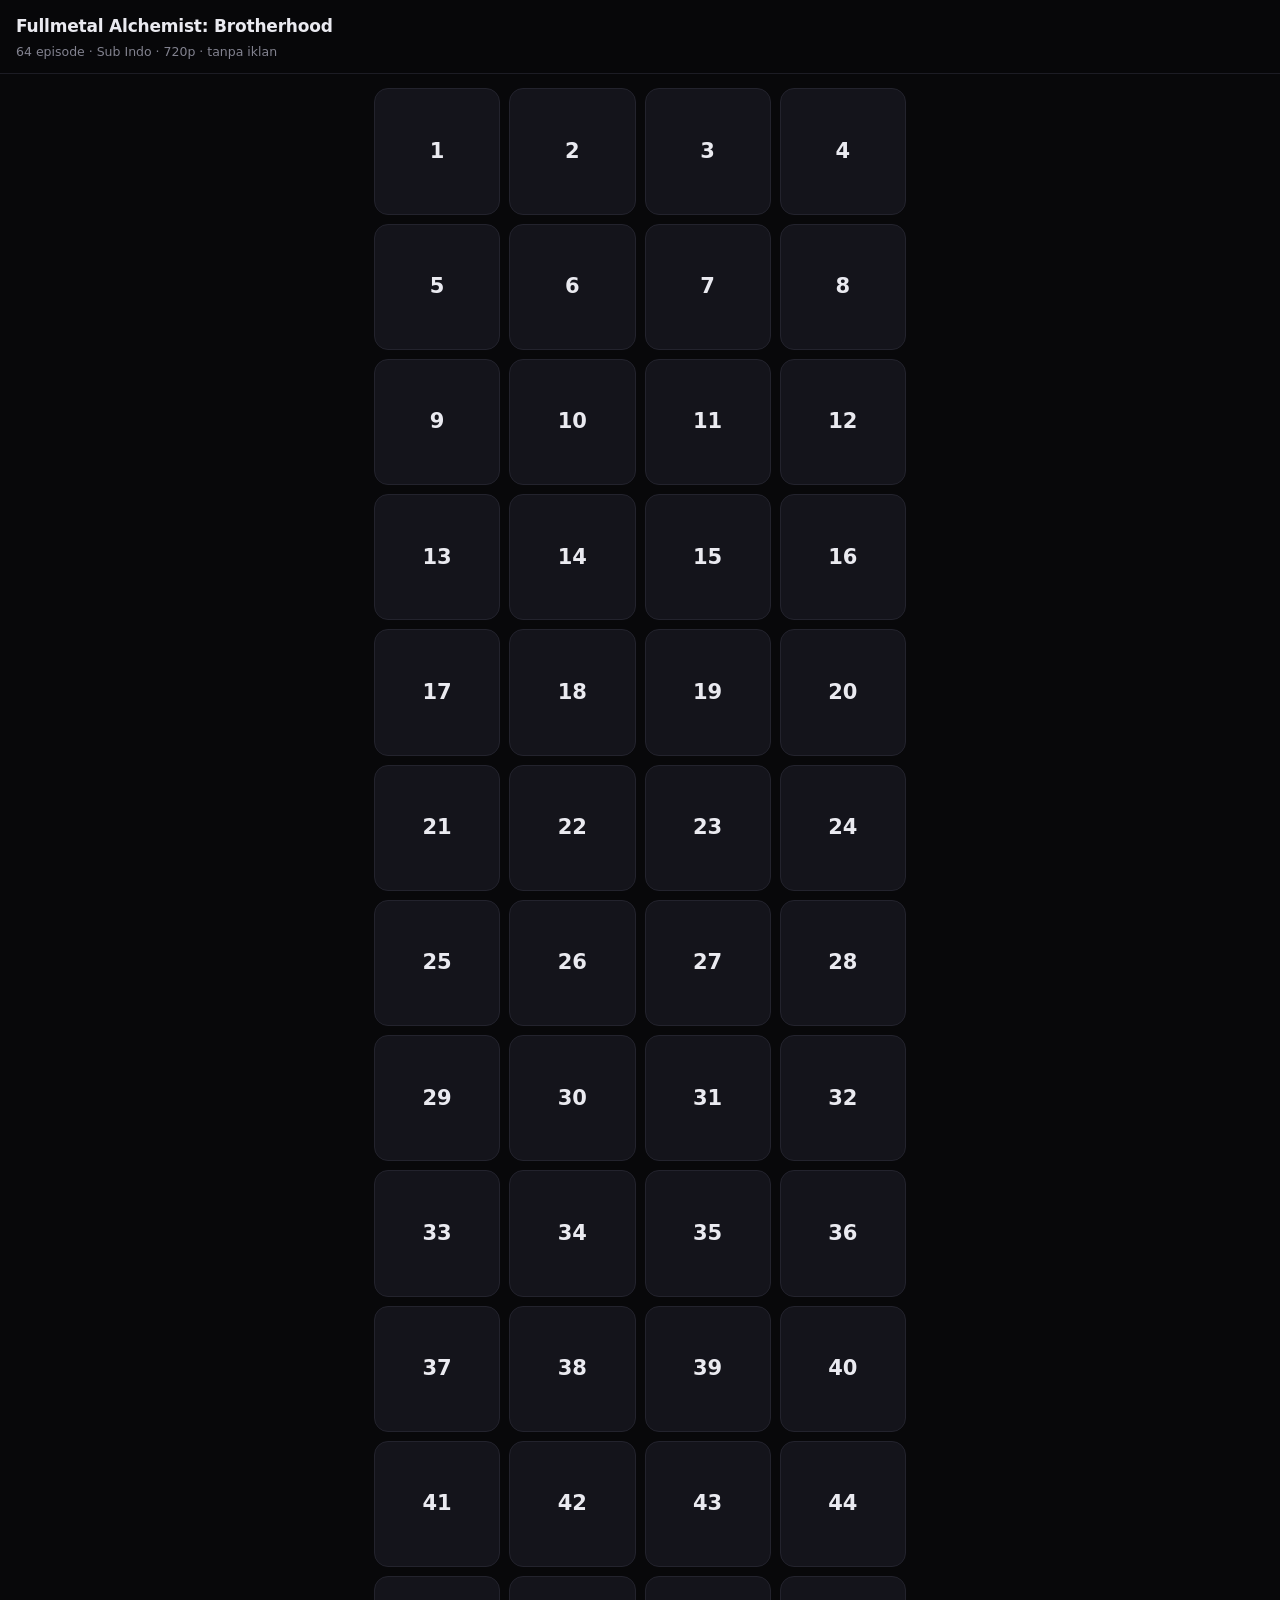
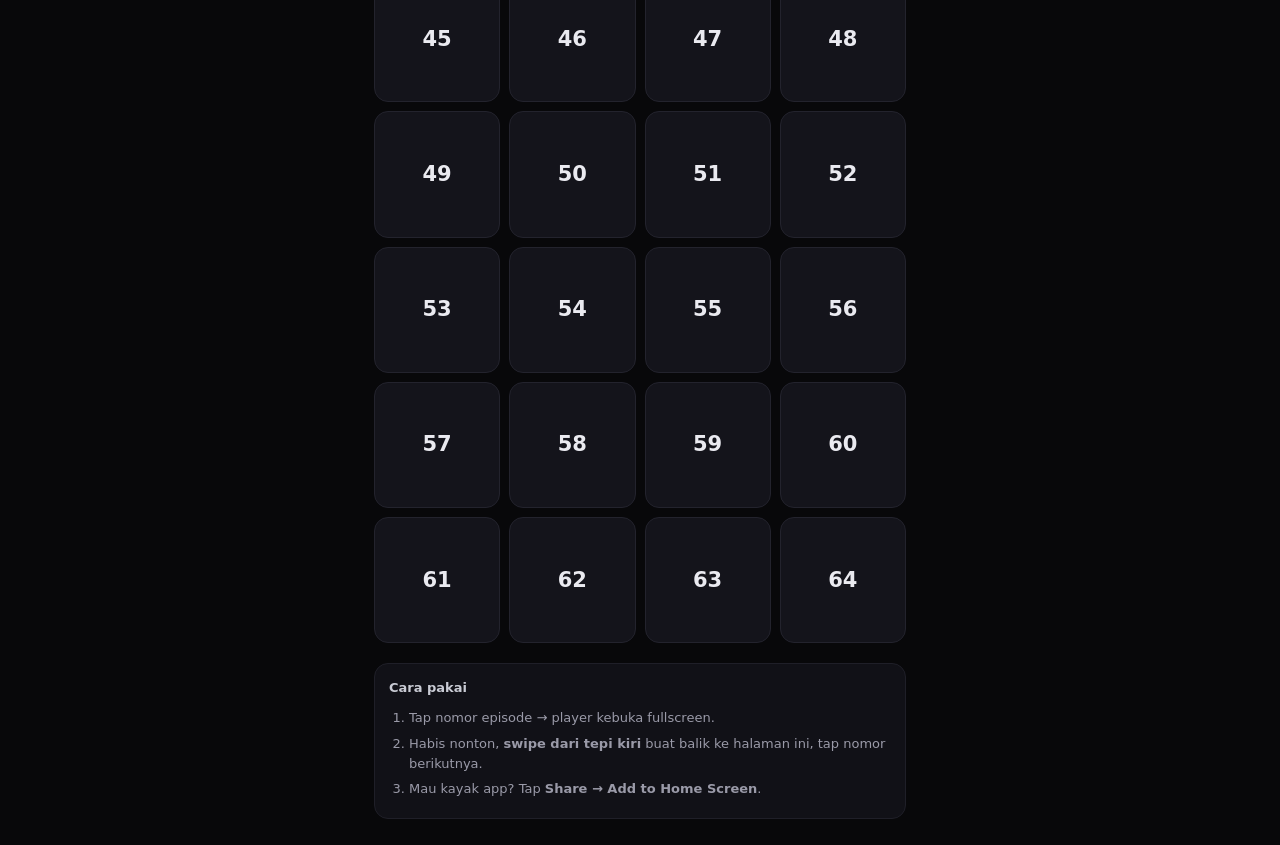
==== index.html @ fb5a85e5 "Player episode list" ====
<!doctype html>
<html lang="id">
<head>
<meta charset="utf-8">
<meta name="viewport" content="width=device-width,initial-scale=1,viewport-fit=cover">
<meta name="theme-color" content="#08080a">
<meta name="apple-mobile-web-app-capable" content="yes">
<meta name="apple-mobile-web-app-status-bar-style" content="black-translucent">
<title>FMA: Brotherhood — Sub Indo 720p</title>
<style>
  :root { color-scheme: dark; --accent:#7de3a0 }
  * { box-sizing:border-box; -webkit-tap-highlight-color:transparent }
  body { margin:0; padding:0 0 env(safe-area-inset-bottom);
         background:#08080a; color:#eaeaf0;
         font:16px/1.5 -apple-system,system-ui,"SF Pro Text",sans-serif }
  header { position:sticky; top:0; z-index:2; padding:calc(14px + env(safe-area-inset-top)) 16px 12px;
            background:rgba(8,8,10,.92); backdrop-filter:blur(12px);
            border-bottom:1px solid #1c1c24 }
  h1 { margin:0 0 3px; font-size:17px; font-weight:700; letter-spacing:-.2px }
  p.sub { margin:0; font-size:12.5px; color:#82828f }
  main { padding:14px 14px 26px; max-width:560px; margin:0 auto }
  .grid { display:grid; grid-template-columns:repeat(4,1fr); gap:9px }
  a.ep { display:flex; flex-direction:column; align-items:center; justify-content:center;
          aspect-ratio:1/1; text-decoration:none; border-radius:14px;
          background:#14141b; border:1px solid #23232d; color:#eaeaf0 }
  a.ep:active { background:#1e1e28; border-color:var(--accent); transform:scale(.96) }
  a.ep b { font-size:21px; font-weight:650; font-variant-numeric:tabular-nums; line-height:1 }
  a.ep span { display:none }
  .note { margin:20px 0 0; padding:14px; border-radius:14px; background:#111117;
           border:1px solid #1f1f28; font-size:13px; color:#9a9aa8; line-height:1.55 }
  .note a { color:var(--accent); text-decoration:none }
  ol.tips { margin:10px 0 0; padding-left:20px }
  ol.tips li { margin:5px 0 }
</style>
</head>
<body>
<header>
  <h1>Fullmetal Alchemist: Brotherhood</h1>
  <p class="sub">64 episode &middot; Sub Indo &middot; 720p &middot; tanpa iklan</p>
</header>
<main>
  <div class="grid">
    <a class="ep" href="https://nekoclouds.com/embed/01M1F60MRJA37YS2ME9RAAJ488" target="_blank" rel="noopener noreferrer"><b>1</b><span>01</span></a>
    <a class="ep" href="https://nekoclouds.com/embed/01M1F60MJ639CZ15S2D25Q8AY5" target="_blank" rel="noopener noreferrer"><b>2</b><span>02</span></a>
    <a class="ep" href="https://nekoclouds.com/embed/01M1F60MRQ29ZWFYFF0RAZFWF2" target="_blank" rel="noopener noreferrer"><b>3</b><span>03</span></a>
    <a class="ep" href="https://nekoclouds.com/embed/01M1F60MRP1QHA8V1NWXKQXJD2" target="_blank" rel="noopener noreferrer"><b>4</b><span>04</span></a>
    <a class="ep" href="https://nekoclouds.com/embed/01M1F60MRM03JENQY9KD16C77P" target="_blank" rel="noopener noreferrer"><b>5</b><span>05</span></a>
    <a class="ep" href="https://nekoclouds.com/embed/01M1F60MRNGT7CXRM0X4ZN9QW3" target="_blank" rel="noopener noreferrer"><b>6</b><span>06</span></a>
    <a class="ep" href="https://nekoclouds.com/embed/01M1F60MRNDD7X8D7R08ECB8VS" target="_blank" rel="noopener noreferrer"><b>7</b><span>07</span></a>
    <a class="ep" href="https://nekoclouds.com/embed/01M1F60MRSW5A0QVV1ZX3HFD10" target="_blank" rel="noopener noreferrer"><b>8</b><span>08</span></a>
    <a class="ep" href="https://nekoclouds.com/embed/01M1F60MSA0DCMZD039SPKHPDW" target="_blank" rel="noopener noreferrer"><b>9</b><span>09</span></a>
    <a class="ep" href="https://nekoclouds.com/embed/01M1F60MS83HJV8DTY5XPFNRSX" target="_blank" rel="noopener noreferrer"><b>10</b><span>10</span></a>
    <a class="ep" href="https://nekoclouds.com/embed/01M1F60MRSTXDDCP6VQZ5K4CFZ" target="_blank" rel="noopener noreferrer"><b>11</b><span>11</span></a>
    <a class="ep" href="https://nekoclouds.com/embed/01M1F60MRXGMN3PS9DQ3WTQ0XN" target="_blank" rel="noopener noreferrer"><b>12</b><span>12</span></a>
    <a class="ep" href="https://nekoclouds.com/embed/01M1F60MS7FZ4D35FJGKD4W1DP" target="_blank" rel="noopener noreferrer"><b>13</b><span>13</span></a>
    <a class="ep" href="https://nekoclouds.com/embed/01M1F60MRXAV65JMS9T3RYN8E3" target="_blank" rel="noopener noreferrer"><b>14</b><span>14</span></a>
    <a class="ep" href="https://nekoclouds.com/embed/01M1F60MS73Z75527RS6F5B467" target="_blank" rel="noopener noreferrer"><b>15</b><span>15</span></a>
    <a class="ep" href="https://nekoclouds.com/embed/01M1F60MS8GDMQJV0B8M10F7S7" target="_blank" rel="noopener noreferrer"><b>16</b><span>16</span></a>
    <a class="ep" href="https://nekoclouds.com/embed/01M1F60MRPH8JDBKCR1EV1S05H" target="_blank" rel="noopener noreferrer"><b>17</b><span>17</span></a>
    <a class="ep" href="https://nekoclouds.com/embed/01M1F60MTASQ616KAP8WQRB54Q" target="_blank" rel="noopener noreferrer"><b>18</b><span>18</span></a>
    <a class="ep" href="https://nekoclouds.com/embed/01M1F60MSX7MTQ4RQ9Q948EYCV" target="_blank" rel="noopener noreferrer"><b>19</b><span>19</span></a>
    <a class="ep" href="https://nekoclouds.com/embed/01M1F60MSAE70XMRPTFE02DYH9" target="_blank" rel="noopener noreferrer"><b>20</b><span>20</span></a>
    <a class="ep" href="https://nekoclouds.com/embed/01M1F60MRVBENYGTGMGC4BFSDZ" target="_blank" rel="noopener noreferrer"><b>21</b><span>21</span></a>
    <a class="ep" href="https://nekoclouds.com/embed/01M1F60MRWV20CV24SC5Q3R5HB" target="_blank" rel="noopener noreferrer"><b>22</b><span>22</span></a>
    <a class="ep" href="https://nekoclouds.com/embed/01M1F60MSBXGTH7RRVZ0GS6NJS" target="_blank" rel="noopener noreferrer"><b>23</b><span>23</span></a>
    <a class="ep" href="https://nekoclouds.com/embed/01M1F60MRWKW3TK04CZASEK6F1" target="_blank" rel="noopener noreferrer"><b>24</b><span>24</span></a>
    <a class="ep" href="https://nekoclouds.com/embed/01M1F60MSAQH0GXMC17CXMJN5S" target="_blank" rel="noopener noreferrer"><b>25</b><span>25</span></a>
    <a class="ep" href="https://nekoclouds.com/embed/01M1F60MSATDW4AF60RMBAK4QJ" target="_blank" rel="noopener noreferrer"><b>26</b><span>26</span></a>
    <a class="ep" href="https://nekoclouds.com/embed/01M1F60MSBBR3F5KEHF3ZGSD84" target="_blank" rel="noopener noreferrer"><b>27</b><span>27</span></a>
    <a class="ep" href="https://nekoclouds.com/embed/01M1F60MRVP0J91ANQ2BHP9JDT" target="_blank" rel="noopener noreferrer"><b>28</b><span>28</span></a>
    <a class="ep" href="https://nekoclouds.com/embed/01M1F60MSX6APEX32T5Q844BXS" target="_blank" rel="noopener noreferrer"><b>29</b><span>29</span></a>
    <a class="ep" href="https://nekoclouds.com/embed/01M1F60MRW3RJPGB6V0G69X9Z8" target="_blank" rel="noopener noreferrer"><b>30</b><span>30</span></a>
    <a class="ep" href="https://nekoclouds.com/embed/01M1F60MSXRQNA5QCEADYSEN2K" target="_blank" rel="noopener noreferrer"><b>31</b><span>31</span></a>
    <a class="ep" href="https://nekoclouds.com/embed/01M1F60MSBG5CH5DXB70WR2C9X" target="_blank" rel="noopener noreferrer"><b>32</b><span>32</span></a>
    <a class="ep" href="https://nekoclouds.com/embed/01M1F60MRT5411Y6G16VWGNMB2" target="_blank" rel="noopener noreferrer"><b>33</b><span>33</span></a>
    <a class="ep" href="https://nekoclouds.com/embed/01M1F60MS9NZGQX68TPT4EAVS0" target="_blank" rel="noopener noreferrer"><b>34</b><span>34</span></a>
    <a class="ep" href="https://nekoclouds.com/embed/01M1F60MSAMZVB08ZGRXS3X3J1" target="_blank" rel="noopener noreferrer"><b>35</b><span>35</span></a>
    <a class="ep" href="https://nekoclouds.com/embed/01M1F60MSBQ3KEWB53FP6VXS5X" target="_blank" rel="noopener noreferrer"><b>36</b><span>36</span></a>
    <a class="ep" href="https://nekoclouds.com/embed/01M1F60MSXQ7Y9DJMFT87XKHWD" target="_blank" rel="noopener noreferrer"><b>37</b><span>37</span></a>
    <a class="ep" href="https://nekoclouds.com/embed/01M1F60MSBEZEZANT3KNEA9Y0Q" target="_blank" rel="noopener noreferrer"><b>38</b><span>38</span></a>
    <a class="ep" href="https://nekoclouds.com/embed/01M1F60MRRPG63ESJ600MV6TPX" target="_blank" rel="noopener noreferrer"><b>39</b><span>39</span></a>
    <a class="ep" href="https://nekoclouds.com/embed/01M1F60MSBEAF6HCV712K5KBHR" target="_blank" rel="noopener noreferrer"><b>40</b><span>40</span></a>
    <a class="ep" href="https://nekoclouds.com/embed/01M1F60MS8HMFRRPCE6E68PVYK" target="_blank" rel="noopener noreferrer"><b>41</b><span>41</span></a>
    <a class="ep" href="https://nekoclouds.com/embed/01M1F60MS825KN3P7023VEVEZF" target="_blank" rel="noopener noreferrer"><b>42</b><span>42</span></a>
    <a class="ep" href="https://nekoclouds.com/embed/01M1F60MRVBRJTVQMN25VTHTT9" target="_blank" rel="noopener noreferrer"><b>43</b><span>43</span></a>
    <a class="ep" href="https://nekoclouds.com/embed/01M1F60MRR0BKW9WXD1AS2FZXS" target="_blank" rel="noopener noreferrer"><b>44</b><span>44</span></a>
    <a class="ep" href="https://nekoclouds.com/embed/01M1F60MRXXT9RYKWS5JM4NAE6" target="_blank" rel="noopener noreferrer"><b>45</b><span>45</span></a>
    <a class="ep" href="https://nekoclouds.com/embed/01M1F60MRWPB12D62552DBEP29" target="_blank" rel="noopener noreferrer"><b>46</b><span>46</span></a>
    <a class="ep" href="https://nekoclouds.com/embed/01M1F60MRTWN96M6AJTD5YSBP4" target="_blank" rel="noopener noreferrer"><b>47</b><span>47</span></a>
    <a class="ep" href="https://nekoclouds.com/embed/01M1F60MRR8594M477QJVKTCQ0" target="_blank" rel="noopener noreferrer"><b>48</b><span>48</span></a>
    <a class="ep" href="https://nekoclouds.com/embed/01M1F60MRG7K81YX3694WESKFE" target="_blank" rel="noopener noreferrer"><b>49</b><span>49</span></a>
    <a class="ep" href="https://nekoclouds.com/embed/01M1F60MSXRFN9WTGR5YY6ESX0" target="_blank" rel="noopener noreferrer"><b>50</b><span>50</span></a>
    <a class="ep" href="https://nekoclouds.com/embed/01M1F60MRR4KSJPAYTY5VP3VN6" target="_blank" rel="noopener noreferrer"><b>51</b><span>51</span></a>
    <a class="ep" href="https://nekoclouds.com/embed/01M1F60MRVJTTHVQ6QDJ28R1CR" target="_blank" rel="noopener noreferrer"><b>52</b><span>52</span></a>
    <a class="ep" href="https://nekoclouds.com/embed/01M1F60MRT64N5ZCGZ5TC713R3" target="_blank" rel="noopener noreferrer"><b>53</b><span>53</span></a>
    <a class="ep" href="https://nekoclouds.com/embed/01M1F60MRXGKR7N0VJDY335PB2" target="_blank" rel="noopener noreferrer"><b>54</b><span>54</span></a>
    <a class="ep" href="https://nekoclouds.com/embed/01M1F60MRVN4XBZG8EG0DKSSHP" target="_blank" rel="noopener noreferrer"><b>55</b><span>55</span></a>
    <a class="ep" href="https://nekoclouds.com/embed/01M1F60MSXA225539Y7FYPXAEP" target="_blank" rel="noopener noreferrer"><b>56</b><span>56</span></a>
    <a class="ep" href="https://nekoclouds.com/embed/01M1F60MSZDM4JZK4TMB73QYE3" target="_blank" rel="noopener noreferrer"><b>57</b><span>57</span></a>
    <a class="ep" href="https://nekoclouds.com/embed/01M1F60MSA9H5KWMRBBA6KAHZ6" target="_blank" rel="noopener noreferrer"><b>58</b><span>58</span></a>
    <a class="ep" href="https://nekoclouds.com/embed/01M1F60MRWAMZA1KGDZG36TZBC" target="_blank" rel="noopener noreferrer"><b>59</b><span>59</span></a>
    <a class="ep" href="https://nekoclouds.com/embed/01M1F60MRX8WKKC86YP24Y14YC" target="_blank" rel="noopener noreferrer"><b>60</b><span>60</span></a>
    <a class="ep" href="https://nekoclouds.com/embed/01M1F60MS7QGPMYSSGNSTR20M2" target="_blank" rel="noopener noreferrer"><b>61</b><span>61</span></a>
    <a class="ep" href="https://nekoclouds.com/embed/01M1F60MRX6QKMP9JX3D8G4ETW" target="_blank" rel="noopener noreferrer"><b>62</b><span>62</span></a>
    <a class="ep" href="https://nekoclouds.com/embed/01M1F60MRW2T7628TJCS6CAT64" target="_blank" rel="noopener noreferrer"><b>63</b><span>63</span></a>
    <a class="ep" href="https://nekoclouds.com/embed/01M1F60MSZG4M0SH4843Y58JM1" target="_blank" rel="noopener noreferrer"><b>64</b><span>64</span></a>
  </div>
  <div class="note">
    <b style="color:#c9cbd4">Cara pakai</b>
    <ol class="tips">
      <li>Tap nomor episode &rarr; player kebuka fullscreen.</li>
      <li>Habis nonton, <b>swipe dari tepi kiri</b> buat balik ke halaman ini, tap nomor berikutnya.</li>
      <li>Mau kayak app? Tap <b>Share &rarr; Add to Home Screen</b>.</li>
    </ol>
  </div>
</main>
</body>
</html>
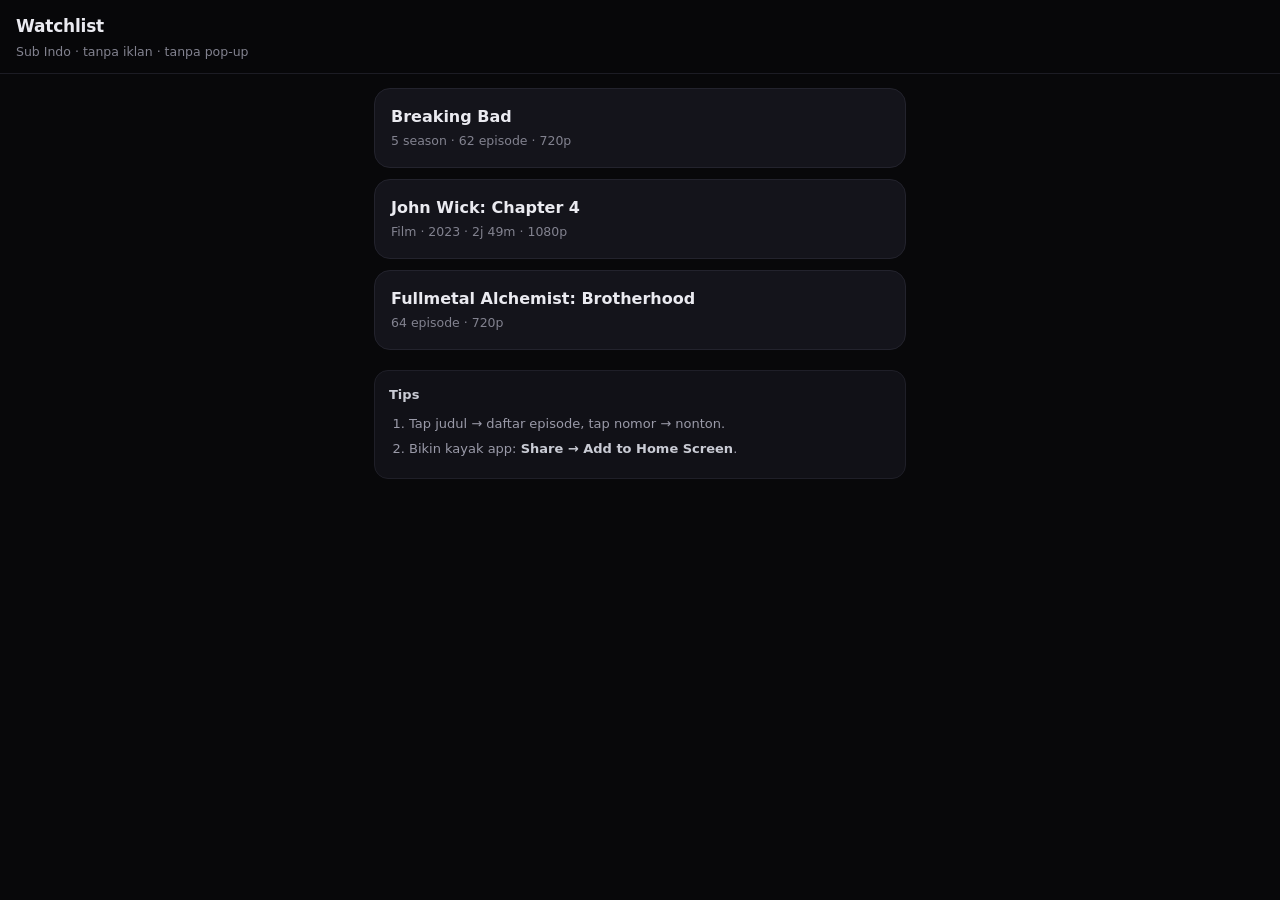
==== commit 1bf2bb24: "Hub + Breaking Bad + John Wick 4" ====
--- a/index.html
+++ b/index.html
@@ -6,111 +6,34 @@
 <meta name="theme-color" content="#08080a">
 <meta name="apple-mobile-web-app-capable" content="yes">
 <meta name="apple-mobile-web-app-status-bar-style" content="black-translucent">
-<title>FMA: Brotherhood — Sub Indo 720p</title>
-<style>
-  :root { color-scheme: dark; --accent:#7de3a0 }
-  * { box-sizing:border-box; -webkit-tap-highlight-color:transparent }
-  body { margin:0; padding:0 0 env(safe-area-inset-bottom);
-         background:#08080a; color:#eaeaf0;
-         font:16px/1.5 -apple-system,system-ui,"SF Pro Text",sans-serif }
-  header { position:sticky; top:0; z-index:2; padding:calc(14px + env(safe-area-inset-top)) 16px 12px;
-            background:rgba(8,8,10,.92); backdrop-filter:blur(12px);
-            border-bottom:1px solid #1c1c24 }
-  h1 { margin:0 0 3px; font-size:17px; font-weight:700; letter-spacing:-.2px }
-  p.sub { margin:0; font-size:12.5px; color:#82828f }
-  main { padding:14px 14px 26px; max-width:560px; margin:0 auto }
-  .grid { display:grid; grid-template-columns:repeat(4,1fr); gap:9px }
-  a.ep { display:flex; flex-direction:column; align-items:center; justify-content:center;
-          aspect-ratio:1/1; text-decoration:none; border-radius:14px;
-          background:#14141b; border:1px solid #23232d; color:#eaeaf0 }
-  a.ep:active { background:#1e1e28; border-color:var(--accent); transform:scale(.96) }
-  a.ep b { font-size:21px; font-weight:650; font-variant-numeric:tabular-nums; line-height:1 }
-  a.ep span { display:none }
-  .note { margin:20px 0 0; padding:14px; border-radius:14px; background:#111117;
-           border:1px solid #1f1f28; font-size:13px; color:#9a9aa8; line-height:1.55 }
-  .note a { color:var(--accent); text-decoration:none }
-  ol.tips { margin:10px 0 0; padding-left:20px }
-  ol.tips li { margin:5px 0 }
-</style>
+<title>Watchlist</title>
+<link rel="stylesheet" href="style.css">
 </head>
 <body>
 <header>
-  <h1>Fullmetal Alchemist: Brotherhood</h1>
-  <p class="sub">64 episode &middot; Sub Indo &middot; 720p &middot; tanpa iklan</p>
+  <h1>Watchlist</h1>
+  <p class="sub">Sub Indo &middot; tanpa iklan &middot; tanpa pop-up</p>
 </header>
 <main>
-  <div class="grid">
-    <a class="ep" href="https://nekoclouds.com/embed/01M1F60MRJA37YS2ME9RAAJ488" target="_blank" rel="noopener noreferrer"><b>1</b><span>01</span></a>
-    <a class="ep" href="https://nekoclouds.com/embed/01M1F60MJ639CZ15S2D25Q8AY5" target="_blank" rel="noopener noreferrer"><b>2</b><span>02</span></a>
-    <a class="ep" href="https://nekoclouds.com/embed/01M1F60MRQ29ZWFYFF0RAZFWF2" target="_blank" rel="noopener noreferrer"><b>3</b><span>03</span></a>
-    <a class="ep" href="https://nekoclouds.com/embed/01M1F60MRP1QHA8V1NWXKQXJD2" target="_blank" rel="noopener noreferrer"><b>4</b><span>04</span></a>
-    <a class="ep" href="https://nekoclouds.com/embed/01M1F60MRM03JENQY9KD16C77P" target="_blank" rel="noopener noreferrer"><b>5</b><span>05</span></a>
-    <a class="ep" href="https://nekoclouds.com/embed/01M1F60MRNGT7CXRM0X4ZN9QW3" target="_blank" rel="noopener noreferrer"><b>6</b><span>06</span></a>
-    <a class="ep" href="https://nekoclouds.com/embed/01M1F60MRNDD7X8D7R08ECB8VS" target="_blank" rel="noopener noreferrer"><b>7</b><span>07</span></a>
-    <a class="ep" href="https://nekoclouds.com/embed/01M1F60MRSW5A0QVV1ZX3HFD10" target="_blank" rel="noopener noreferrer"><b>8</b><span>08</span></a>
-    <a class="ep" href="https://nekoclouds.com/embed/01M1F60MSA0DCMZD039SPKHPDW" target="_blank" rel="noopener noreferrer"><b>9</b><span>09</span></a>
-    <a class="ep" href="https://nekoclouds.com/embed/01M1F60MS83HJV8DTY5XPFNRSX" target="_blank" rel="noopener noreferrer"><b>10</b><span>10</span></a>
-    <a class="ep" href="https://nekoclouds.com/embed/01M1F60MRSTXDDCP6VQZ5K4CFZ" target="_blank" rel="noopener noreferrer"><b>11</b><span>11</span></a>
-    <a class="ep" href="https://nekoclouds.com/embed/01M1F60MRXGMN3PS9DQ3WTQ0XN" target="_blank" rel="noopener noreferrer"><b>12</b><span>12</span></a>
-    <a class="ep" href="https://nekoclouds.com/embed/01M1F60MS7FZ4D35FJGKD4W1DP" target="_blank" rel="noopener noreferrer"><b>13</b><span>13</span></a>
-    <a class="ep" href="https://nekoclouds.com/embed/01M1F60MRXAV65JMS9T3RYN8E3" target="_blank" rel="noopener noreferrer"><b>14</b><span>14</span></a>
-    <a class="ep" href="https://nekoclouds.com/embed/01M1F60MS73Z75527RS6F5B467" target="_blank" rel="noopener noreferrer"><b>15</b><span>15</span></a>
-    <a class="ep" href="https://nekoclouds.com/embed/01M1F60MS8GDMQJV0B8M10F7S7" target="_blank" rel="noopener noreferrer"><b>16</b><span>16</span></a>
-    <a class="ep" href="https://nekoclouds.com/embed/01M1F60MRPH8JDBKCR1EV1S05H" target="_blank" rel="noopener noreferrer"><b>17</b><span>17</span></a>
-    <a class="ep" href="https://nekoclouds.com/embed/01M1F60MTASQ616KAP8WQRB54Q" target="_blank" rel="noopener noreferrer"><b>18</b><span>18</span></a>
-    <a class="ep" href="https://nekoclouds.com/embed/01M1F60MSX7MTQ4RQ9Q948EYCV" target="_blank" rel="noopener noreferrer"><b>19</b><span>19</span></a>
-    <a class="ep" href="https://nekoclouds.com/embed/01M1F60MSAE70XMRPTFE02DYH9" target="_blank" rel="noopener noreferrer"><b>20</b><span>20</span></a>
-    <a class="ep" href="https://nekoclouds.com/embed/01M1F60MRVBENYGTGMGC4BFSDZ" target="_blank" rel="noopener noreferrer"><b>21</b><span>21</span></a>
-    <a class="ep" href="https://nekoclouds.com/embed/01M1F60MRWV20CV24SC5Q3R5HB" target="_blank" rel="noopener noreferrer"><b>22</b><span>22</span></a>
-    <a class="ep" href="https://nekoclouds.com/embed/01M1F60MSBXGTH7RRVZ0GS6NJS" target="_blank" rel="noopener noreferrer"><b>23</b><span>23</span></a>
-    <a class="ep" href="https://nekoclouds.com/embed/01M1F60MRWKW3TK04CZASEK6F1" target="_blank" rel="noopener noreferrer"><b>24</b><span>24</span></a>
-    <a class="ep" href="https://nekoclouds.com/embed/01M1F60MSAQH0GXMC17CXMJN5S" target="_blank" rel="noopener noreferrer"><b>25</b><span>25</span></a>
-    <a class="ep" href="https://nekoclouds.com/embed/01M1F60MSATDW4AF60RMBAK4QJ" target="_blank" rel="noopener noreferrer"><b>26</b><span>26</span></a>
-    <a class="ep" href="https://nekoclouds.com/embed/01M1F60MSBBR3F5KEHF3ZGSD84" target="_blank" rel="noopener noreferrer"><b>27</b><span>27</span></a>
-    <a class="ep" href="https://nekoclouds.com/embed/01M1F60MRVP0J91ANQ2BHP9JDT" target="_blank" rel="noopener noreferrer"><b>28</b><span>28</span></a>
-    <a class="ep" href="https://nekoclouds.com/embed/01M1F60MSX6APEX32T5Q844BXS" target="_blank" rel="noopener noreferrer"><b>29</b><span>29</span></a>
-    <a class="ep" href="https://nekoclouds.com/embed/01M1F60MRW3RJPGB6V0G69X9Z8" target="_blank" rel="noopener noreferrer"><b>30</b><span>30</span></a>
-    <a class="ep" href="https://nekoclouds.com/embed/01M1F60MSXRQNA5QCEADYSEN2K" target="_blank" rel="noopener noreferrer"><b>31</b><span>31</span></a>
-    <a class="ep" href="https://nekoclouds.com/embed/01M1F60MSBG5CH5DXB70WR2C9X" target="_blank" rel="noopener noreferrer"><b>32</b><span>32</span></a>
-    <a class="ep" href="https://nekoclouds.com/embed/01M1F60MRT5411Y6G16VWGNMB2" target="_blank" rel="noopener noreferrer"><b>33</b><span>33</span></a>
-    <a class="ep" href="https://nekoclouds.com/embed/01M1F60MS9NZGQX68TPT4EAVS0" target="_blank" rel="noopener noreferrer"><b>34</b><span>34</span></a>
-    <a class="ep" href="https://nekoclouds.com/embed/01M1F60MSAMZVB08ZGRXS3X3J1" target="_blank" rel="noopener noreferrer"><b>35</b><span>35</span></a>
-    <a class="ep" href="https://nekoclouds.com/embed/01M1F60MSBQ3KEWB53FP6VXS5X" target="_blank" rel="noopener noreferrer"><b>36</b><span>36</span></a>
-    <a class="ep" href="https://nekoclouds.com/embed/01M1F60MSXQ7Y9DJMFT87XKHWD" target="_blank" rel="noopener noreferrer"><b>37</b><span>37</span></a>
-    <a class="ep" href="https://nekoclouds.com/embed/01M1F60MSBEZEZANT3KNEA9Y0Q" target="_blank" rel="noopener noreferrer"><b>38</b><span>38</span></a>
-    <a class="ep" href="https://nekoclouds.com/embed/01M1F60MRRPG63ESJ600MV6TPX" target="_blank" rel="noopener noreferrer"><b>39</b><span>39</span></a>
-    <a class="ep" href="https://nekoclouds.com/embed/01M1F60MSBEAF6HCV712K5KBHR" target="_blank" rel="noopener noreferrer"><b>40</b><span>40</span></a>
-    <a class="ep" href="https://nekoclouds.com/embed/01M1F60MS8HMFRRPCE6E68PVYK" target="_blank" rel="noopener noreferrer"><b>41</b><span>41</span></a>
-    <a class="ep" href="https://nekoclouds.com/embed/01M1F60MS825KN3P7023VEVEZF" target="_blank" rel="noopener noreferrer"><b>42</b><span>42</span></a>
-    <a class="ep" href="https://nekoclouds.com/embed/01M1F60MRVBRJTVQMN25VTHTT9" target="_blank" rel="noopener noreferrer"><b>43</b><span>43</span></a>
-    <a class="ep" href="https://nekoclouds.com/embed/01M1F60MRR0BKW9WXD1AS2FZXS" target="_blank" rel="noopener noreferrer"><b>44</b><span>44</span></a>
-    <a class="ep" href="https://nekoclouds.com/embed/01M1F60MRXXT9RYKWS5JM4NAE6" target="_blank" rel="noopener noreferrer"><b>45</b><span>45</span></a>
-    <a class="ep" href="https://nekoclouds.com/embed/01M1F60MRWPB12D62552DBEP29" target="_blank" rel="noopener noreferrer"><b>46</b><span>46</span></a>
-    <a class="ep" href="https://nekoclouds.com/embed/01M1F60MRTWN96M6AJTD5YSBP4" target="_blank" rel="noopener noreferrer"><b>47</b><span>47</span></a>
-    <a class="ep" href="https://nekoclouds.com/embed/01M1F60MRR8594M477QJVKTCQ0" target="_blank" rel="noopener noreferrer"><b>48</b><span>48</span></a>
-    <a class="ep" href="https://nekoclouds.com/embed/01M1F60MRG7K81YX3694WESKFE" target="_blank" rel="noopener noreferrer"><b>49</b><span>49</span></a>
-    <a class="ep" href="https://nekoclouds.com/embed/01M1F60MSXRFN9WTGR5YY6ESX0" target="_blank" rel="noopener noreferrer"><b>50</b><span>50</span></a>
-    <a class="ep" href="https://nekoclouds.com/embed/01M1F60MRR4KSJPAYTY5VP3VN6" target="_blank" rel="noopener noreferrer"><b>51</b><span>51</span></a>
-    <a class="ep" href="https://nekoclouds.com/embed/01M1F60MRVJTTHVQ6QDJ28R1CR" target="_blank" rel="noopener noreferrer"><b>52</b><span>52</span></a>
-    <a class="ep" href="https://nekoclouds.com/embed/01M1F60MRT64N5ZCGZ5TC713R3" target="_blank" rel="noopener noreferrer"><b>53</b><span>53</span></a>
-    <a class="ep" href="https://nekoclouds.com/embed/01M1F60MRXGKR7N0VJDY335PB2" target="_blank" rel="noopener noreferrer"><b>54</b><span>54</span></a>
-    <a class="ep" href="https://nekoclouds.com/embed/01M1F60MRVN4XBZG8EG0DKSSHP" target="_blank" rel="noopener noreferrer"><b>55</b><span>55</span></a>
-    <a class="ep" href="https://nekoclouds.com/embed/01M1F60MSXA225539Y7FYPXAEP" target="_blank" rel="noopener noreferrer"><b>56</b><span>56</span></a>
-    <a class="ep" href="https://nekoclouds.com/embed/01M1F60MSZDM4JZK4TMB73QYE3" target="_blank" rel="noopener noreferrer"><b>57</b><span>57</span></a>
-    <a class="ep" href="https://nekoclouds.com/embed/01M1F60MSA9H5KWMRBBA6KAHZ6" target="_blank" rel="noopener noreferrer"><b>58</b><span>58</span></a>
-    <a class="ep" href="https://nekoclouds.com/embed/01M1F60MRWAMZA1KGDZG36TZBC" target="_blank" rel="noopener noreferrer"><b>59</b><span>59</span></a>
-    <a class="ep" href="https://nekoclouds.com/embed/01M1F60MRX8WKKC86YP24Y14YC" target="_blank" rel="noopener noreferrer"><b>60</b><span>60</span></a>
-    <a class="ep" href="https://nekoclouds.com/embed/01M1F60MS7QGPMYSSGNSTR20M2" target="_blank" rel="noopener noreferrer"><b>61</b><span>61</span></a>
-    <a class="ep" href="https://nekoclouds.com/embed/01M1F60MRX6QKMP9JX3D8G4ETW" target="_blank" rel="noopener noreferrer"><b>62</b><span>62</span></a>
-    <a class="ep" href="https://nekoclouds.com/embed/01M1F60MRW2T7628TJCS6CAT64" target="_blank" rel="noopener noreferrer"><b>63</b><span>63</span></a>
-    <a class="ep" href="https://nekoclouds.com/embed/01M1F60MSZG4M0SH4843Y58JM1" target="_blank" rel="noopener noreferrer"><b>64</b><span>64</span></a>
+  <div class="cards">
+    <a href="breaking-bad.html">
+      <strong>Breaking Bad</strong>
+      <span>5 season &middot; 62 episode &middot; 720p</span>
+    </a>
+    <a href="john-wick-4.html">
+      <strong>John Wick: Chapter 4</strong>
+      <span>Film &middot; 2023 &middot; 2j 49m &middot; 1080p</span>
+    </a>
+    <a href="fullmetal-alchemist-brotherhood.html">
+      <strong>Fullmetal Alchemist: Brotherhood</strong>
+      <span>64 episode &middot; 720p</span>
+    </a>
   </div>
   <div class="note">
-    <b style="color:#c9cbd4">Cara pakai</b>
+    <b>Tips</b>
     <ol class="tips">
-      <li>Tap nomor episode &rarr; player kebuka fullscreen.</li>
-      <li>Habis nonton, <b>swipe dari tepi kiri</b> buat balik ke halaman ini, tap nomor berikutnya.</li>
-      <li>Mau kayak app? Tap <b>Share &rarr; Add to Home Screen</b>.</li>
+      <li>Tap judul &rarr; daftar episode, tap nomor &rarr; nonton.</li>
+      <li>Bikin kayak app: <b>Share &rarr; Add to Home Screen</b>.</li>
     </ol>
   </div>
 </main>
--- a/style.css
+++ b/style.css
@@ -0,0 +1,37 @@
+/* watchlist — shared mobile styles */
+:root{color-scheme:dark;--accent:#7de3a0;--bg:#08080a;--card:#14141b;--line:#23232d;--dim:#82828f}
+*{box-sizing:border-box;-webkit-tap-highlight-color:transparent}
+body{margin:0;padding:0 0 env(safe-area-inset-bottom);background:var(--bg);color:#eaeaf0;
+     font:16px/1.5 -apple-system,system-ui,"SF Pro Text",sans-serif}
+header{position:sticky;top:0;z-index:2;padding:calc(14px + env(safe-area-inset-top)) 16px 12px;
+       background:rgba(8,8,10,.93);backdrop-filter:blur(12px);border-bottom:1px solid #1c1c24}
+h1{margin:0 0 3px;font-size:17px;font-weight:700;letter-spacing:-.2px}
+p.sub{margin:0;font-size:12.5px;color:var(--dim)}
+main{padding:14px 14px 26px;max-width:560px;margin:0 auto}
+.tabs{display:flex;gap:7px;overflow-x:auto;padding:0 0 12px;scrollbar-width:none}
+.tabs::-webkit-scrollbar{display:none}
+.tabs button{flex:0 0 auto;background:var(--card);color:#c9cbd4;border:1px solid var(--line);
+             border-radius:99px;padding:7px 15px;font:inherit;font-size:14px;cursor:pointer}
+.tabs button[aria-pressed=true]{background:#1c3328;border-color:#2f6b4a;color:#a9f0c6}
+.grid{display:grid;grid-template-columns:repeat(4,1fr);gap:9px}
+a.ep{display:flex;align-items:center;justify-content:center;aspect-ratio:1/1;text-decoration:none;
+     border-radius:14px;background:var(--card);border:1px solid var(--line);color:#eaeaf0;
+     font-size:21px;font-weight:650;font-variant-numeric:tabular-nums}
+a.ep:active{background:#1e1e28;border-color:var(--accent);transform:scale(.96)}
+a.ep.seen{border-color:#2f6b4a}
+a.ep.last{background:#1c3328;border-color:var(--accent);color:#a9f0c6}
+a.hero{display:block;text-align:center;text-decoration:none;border-radius:16px;padding:26px 16px;
+       background:var(--card);border:1px solid var(--line);color:#eaeaf0;font-size:19px;font-weight:650}
+a.hero:active{background:#1e1e28;border-color:var(--accent);transform:scale(.98)}
+a.hero small{display:block;margin-top:5px;font-size:12.5px;font-weight:400;color:var(--dim)}
+.note{margin:20px 0 0;padding:14px;border-radius:14px;background:#111117;border:1px solid #1f1f28;
+      font-size:13px;color:#9a9aa8;line-height:1.55}
+.note b{color:#c9cbd4}
+ol.tips{margin:9px 0 0;padding-left:20px}
+ol.tips li{margin:5px 0}
+.cards{display:grid;gap:11px}
+.cards a{display:block;text-decoration:none;padding:16px;border-radius:16px;background:var(--card);
+         border:1px solid var(--line);color:#eaeaf0}
+.cards a:active{background:#1e1e28;border-color:var(--accent)}
+.cards strong{display:block;font-size:16px;font-weight:650}
+.cards span{display:block;margin-top:3px;font-size:12.5px;color:var(--dim)}
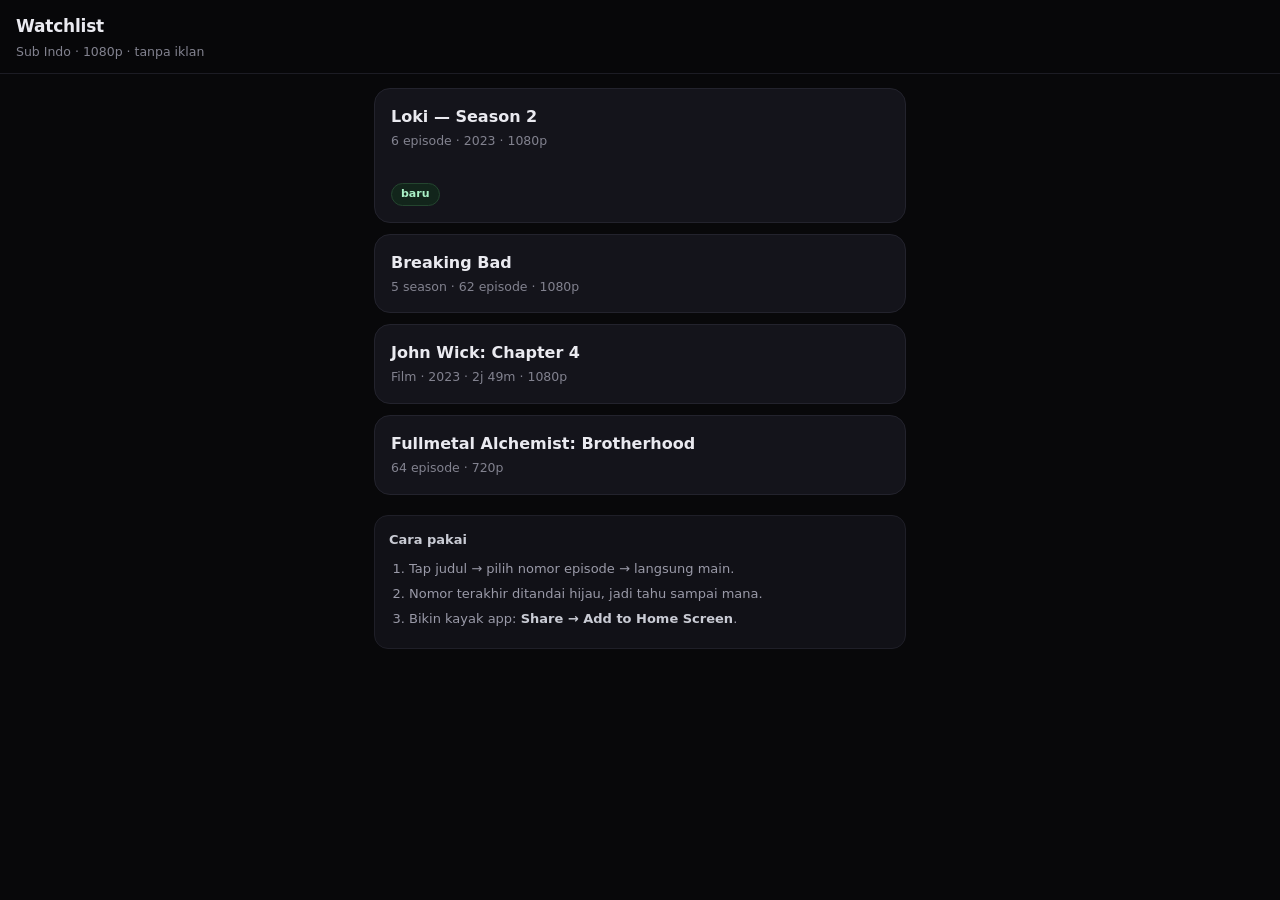
==== commit 4ac55b05: "Ad-free player: direct HLS, no wrapper page" ====
--- a/index.html
+++ b/index.html
@@ -9,18 +9,23 @@
 <title>Watchlist</title>
 <link rel="stylesheet" href="style.css">
 </head>
-<body>
+<body class="page">
 <header>
   <h1>Watchlist</h1>
-  <p class="sub">Sub Indo &middot; tanpa iklan &middot; tanpa pop-up</p>
+  <p class="sub">Sub Indo &middot; 1080p &middot; tanpa iklan</p>
 </header>
 <main>
   <div class="cards">
-    <a href="breaking-bad.html">
+    <a href="watch.html?show=loki&amp;s=2&amp;e=1">
+      <strong>Loki — Season 2</strong>
+      <span>6 episode &middot; 2023 &middot; 1080p</span><br>
+      <em>baru</em>
+    </a>
+    <a href="watch.html?show=breaking-bad&amp;s=1&amp;e=1">
       <strong>Breaking Bad</strong>
-      <span>5 season &middot; 62 episode &middot; 720p</span>
+      <span>5 season &middot; 62 episode &middot; 1080p</span>
     </a>
-    <a href="john-wick-4.html">
+    <a href="watch.html?show=john-wick-4">
       <strong>John Wick: Chapter 4</strong>
       <span>Film &middot; 2023 &middot; 2j 49m &middot; 1080p</span>
     </a>
@@ -30,9 +35,10 @@
     </a>
   </div>
   <div class="note">
-    <b>Tips</b>
+    <b>Cara pakai</b>
     <ol class="tips">
-      <li>Tap judul &rarr; daftar episode, tap nomor &rarr; nonton.</li>
+      <li>Tap judul &rarr; pilih nomor episode &rarr; langsung main.</li>
+      <li>Nomor terakhir ditandai hijau, jadi tahu sampai mana.</li>
       <li>Bikin kayak app: <b>Share &rarr; Add to Home Screen</b>.</li>
     </ol>
   </div>
--- a/style.css
+++ b/style.css
@@ -1,8 +1,9 @@
 /* watchlist — shared mobile styles */
 :root{color-scheme:dark;--accent:#7de3a0;--bg:#08080a;--card:#14141b;--line:#23232d;--dim:#82828f}
 *{box-sizing:border-box;-webkit-tap-highlight-color:transparent}
-body{margin:0;padding:0 0 env(safe-area-inset-bottom);background:var(--bg);color:#eaeaf0;
-     font:16px/1.5 -apple-system,system-ui,"SF Pro Text",sans-serif}
+html,body{height:100%}
+body{margin:0;background:var(--bg);color:#eaeaf0;font:16px/1.5 -apple-system,system-ui,"SF Pro Text",sans-serif}
+body.page{padding:0 0 env(safe-area-inset-bottom)}
 header{position:sticky;top:0;z-index:2;padding:calc(14px + env(safe-area-inset-top)) 16px 12px;
        background:rgba(8,8,10,.93);backdrop-filter:blur(12px);border-bottom:1px solid #1c1c24}
 h1{margin:0 0 3px;font-size:17px;font-weight:700;letter-spacing:-.2px}
@@ -16,14 +17,13 @@
 .grid{display:grid;grid-template-columns:repeat(4,1fr);gap:9px}
 a.ep{display:flex;align-items:center;justify-content:center;aspect-ratio:1/1;text-decoration:none;
      border-radius:14px;background:var(--card);border:1px solid var(--line);color:#eaeaf0;
-     font-size:21px;font-weight:650;font-variant-numeric:tabular-nums}
+     font-size:21px;font-weight:650;font-variant-numeric:tabular-nums;cursor:pointer}
 a.ep:active{background:#1e1e28;border-color:var(--accent);transform:scale(.96)}
 a.ep.seen{border-color:#2f6b4a}
 a.ep.last{background:#1c3328;border-color:var(--accent);color:#a9f0c6}
 a.hero{display:block;text-align:center;text-decoration:none;border-radius:16px;padding:26px 16px;
-       background:var(--card);border:1px solid var(--line);color:#eaeaf0;font-size:19px;font-weight:650}
+       background:var(--card);border:1px solid var(--line);color:#eaeaf0;font-size:19px;font-weight:650;cursor:pointer}
 a.hero:active{background:#1e1e28;border-color:var(--accent);transform:scale(.98)}
-a.hero small{display:block;margin-top:5px;font-size:12.5px;font-weight:400;color:var(--dim)}
 .note{margin:20px 0 0;padding:14px;border-radius:14px;background:#111117;border:1px solid #1f1f28;
       font-size:13px;color:#9a9aa8;line-height:1.55}
 .note b{color:#c9cbd4}
@@ -35,3 +35,31 @@
 .cards a:active{background:#1e1e28;border-color:var(--accent)}
 .cards strong{display:block;font-size:16px;font-weight:650}
 .cards span{display:block;margin-top:3px;font-size:12.5px;color:var(--dim)}
+.cards em{display:inline-block;margin-top:8px;font-style:normal;font-size:11px;font-weight:600;
+          color:#a9f0c6;background:#12251b;border:1px solid #24452f;border-radius:99px;padding:2px 9px}
+
+/* ---- watch page ---- */
+body.watch{display:flex;flex-direction:column;height:100%}
+.topbar{flex:0 0 auto;display:flex;gap:8px;align-items:center;flex-wrap:wrap;
+        padding:calc(9px + env(safe-area-inset-top)) 12px 9px;background:#131319;border-bottom:1px solid #23232d}
+.topbar h1{font-size:14px;margin:0;white-space:nowrap;font-weight:600}
+select,button.btn{background:#20202a;color:#eaeaf0;border:1px solid #34343f;font:inherit;font-size:14px;
+                  border-radius:9px;padding:6px 10px;cursor:pointer}
+button.btn{min-width:38px}
+.badge{font-size:11.5px;color:#7de3a0;background:#0d1a13;border:1px solid #1e3a2a;border-radius:99px;padding:4px 10px;white-space:nowrap}
+.spacer{margin-left:auto}
+.stage{flex:1 1 auto;position:relative;background:#000;min-height:0;display:flex;align-items:center;justify-content:center}
+video{width:100%;height:100%;display:block;background:#000}
+.ovl{position:absolute;inset:0;display:flex;flex-direction:column;align-items:center;justify-content:center;
+     gap:12px;background:#000c;text-align:center;padding:24px;font-size:14px;color:#c9cbd4}
+.ovl.hide{display:none}
+.spin{width:26px;height:26px;border:3px solid #33333f;border-top-color:var(--accent);border-radius:50%;animation:s .8s linear infinite}
+@keyframes s{to{transform:rotate(360deg)}}
+.ovl a{color:var(--accent);font-size:13px}
+.pick{display:none;position:absolute;inset:0;overflow:auto;background:#0b0b0f;padding:14px;
+      grid-template-columns:repeat(auto-fill,minmax(64px,1fr));gap:8px;align-content:start}
+.pick.on{display:grid}
+.pick a{display:flex;align-items:center;justify-content:center;aspect-ratio:1/1;text-decoration:none;
+        background:#171720;border:1px solid transparent;border-radius:10px;color:#dfe1ea;
+        font-variant-numeric:tabular-nums;font-size:17px}
+.pick a.cur{background:#1c3328;border-color:#2f6b4a;color:#a9f0c6}
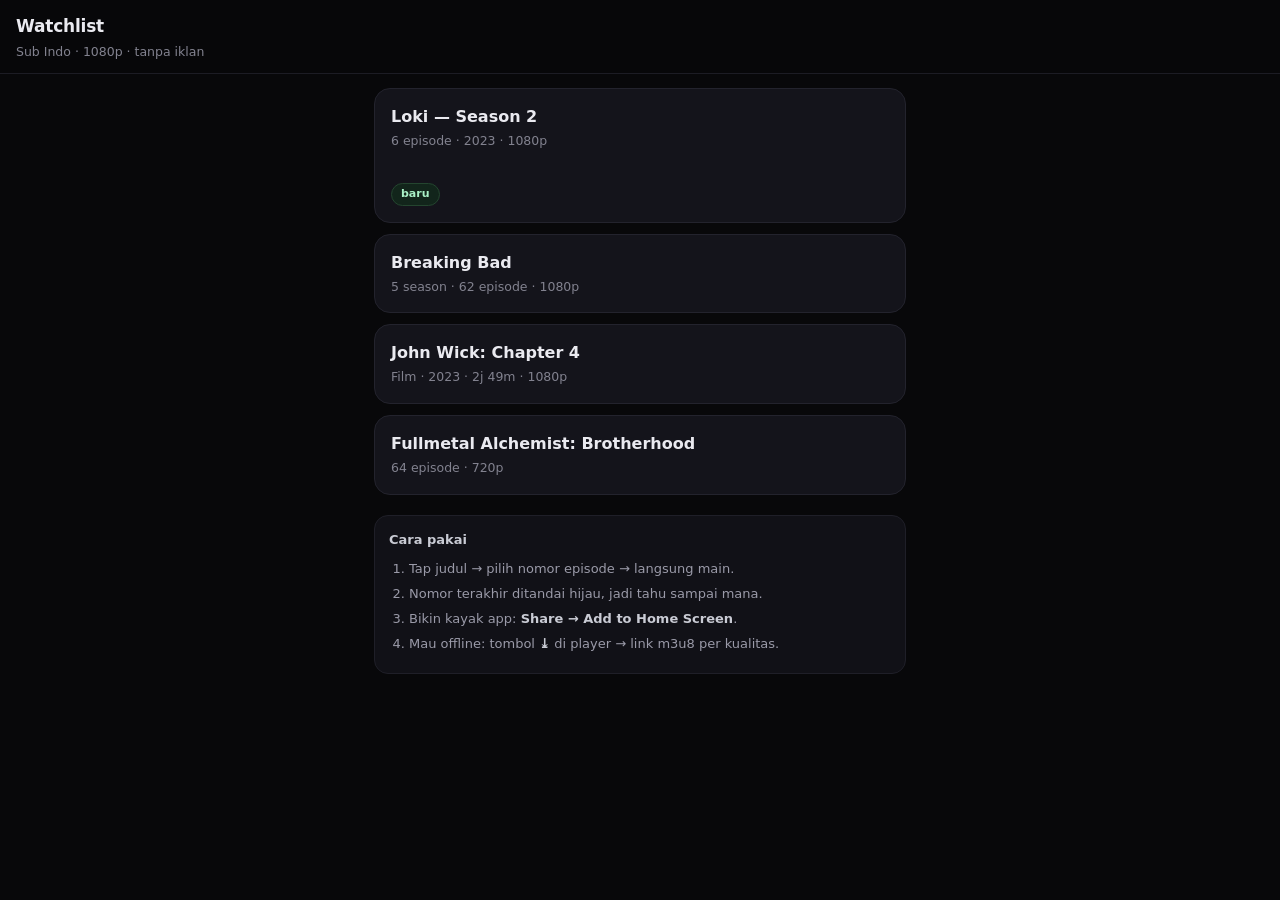
==== commit 85ffc90e: "Download panel: copy the m3u8 link per quality" ====
--- a/index.html
+++ b/index.html
@@ -40,6 +40,7 @@
       <li>Tap judul &rarr; pilih nomor episode &rarr; langsung main.</li>
       <li>Nomor terakhir ditandai hijau, jadi tahu sampai mana.</li>
       <li>Bikin kayak app: <b>Share &rarr; Add to Home Screen</b>.</li>
+      <li>Mau offline: tombol <b>&#10515;</b> di player &rarr; link m3u8 per kualitas.</li>
     </ol>
   </div>
 </main>
--- a/style.css
+++ b/style.css
@@ -63,3 +63,15 @@
         background:#171720;border:1px solid transparent;border-radius:10px;color:#dfe1ea;
         font-variant-numeric:tabular-nums;font-size:17px}
 .pick a.cur{background:#1c3328;border-color:#2f6b4a;color:#a9f0c6}
+
+/* ---- download panel ---- */
+.dlp{display:none;position:absolute;inset:0;overflow:auto;background:#0b0b0fee;padding:16px;
+     flex-direction:column;gap:12px;backdrop-filter:blur(4px)}
+.dlp.on{display:flex}
+.dlp h2{margin:0;font-size:15px;font-weight:650}
+.dlq{display:flex;flex-wrap:wrap;gap:8px}
+.dlopt{display:flex;flex-direction:column;align-items:center;gap:2px;background:#171720;color:#dfe1ea;
+       border:1px solid #34343f;border-radius:11px;padding:9px 14px;font:inherit;font-size:14px;cursor:pointer}
+.dlopt em{font-style:normal;font-size:10.5px;color:#8a8a99}
+.dlopt.on{background:#1c3328;border-color:#2f6b4a;color:#a9f0c6}
+.dlnote{margin:0;font-size:12.5px;color:#9a9aa8;line-height:1.5}
